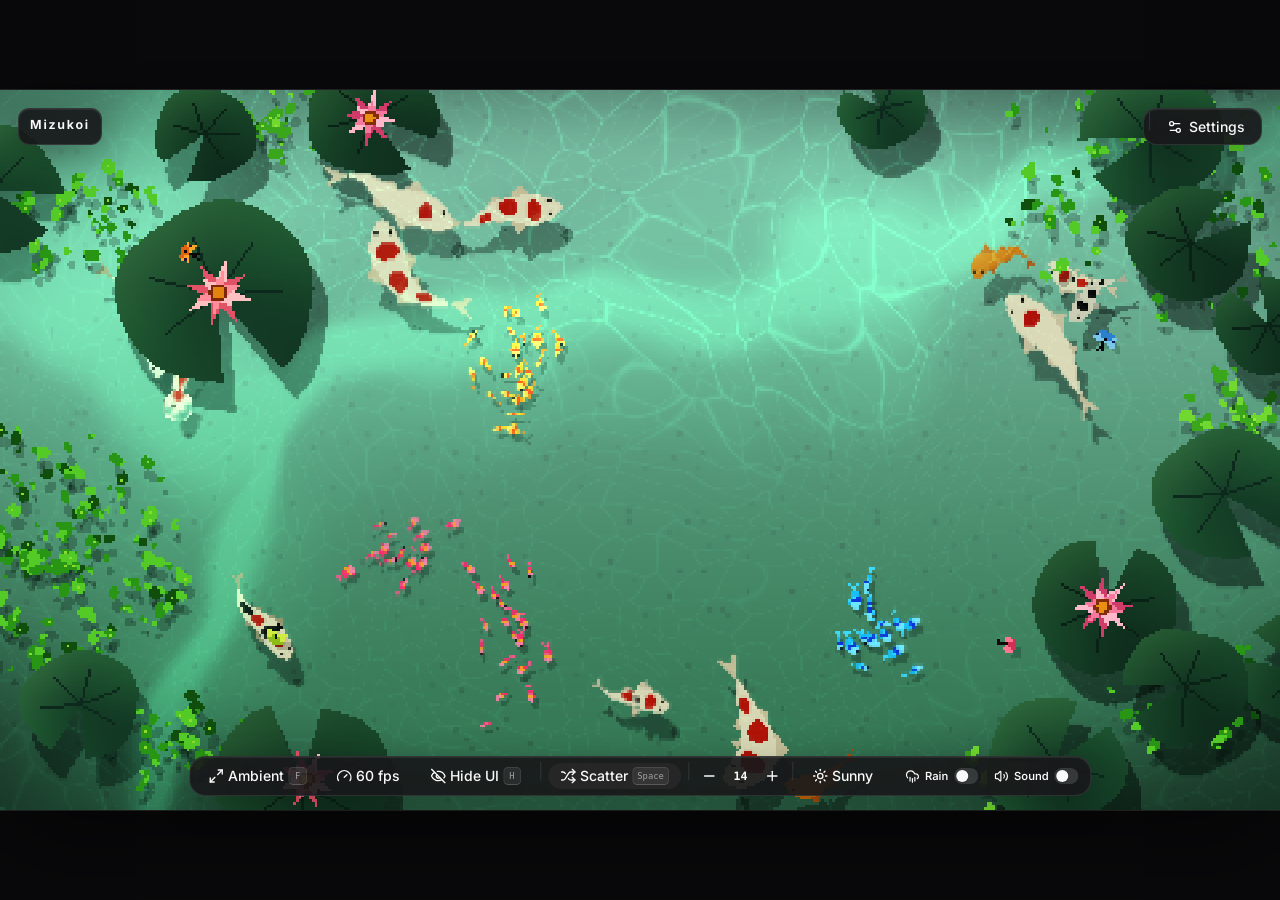
==== koi/index.html @ d19fa03f "Apply nagomi/mizukoi koi pond via iframe in hero" ====
<!doctype html>
<html lang="en" prefix="og: https://ogp.me/ns#">
  <head>
    <meta charset="UTF-8" />
    <meta name="viewport" content="width=device-width, initial-scale=1.0" />
    <meta name="theme-color" content="#0b2825" />
    <link rel="icon" href="/koi/favicon.svg" type="image/svg+xml" />
    <link rel="canonical" href="https://koi.m4yank.com/" />
    <meta
      name="description"
      content="Relax with Nagomi, an interactive procedural koi pond with responsive fish, water ripples, changing weather, lotus leaves, and ambient river sound."
    />
    <meta name="robots" content="index, follow, max-image-preview:large" />

    <meta property="og:type" content="website" />
    <meta property="og:site_name" content="Nagomi" />
    <meta property="og:locale" content="en_US" />
    <meta property="og:title" content="Nagomi — Interactive Koi Pond" />
    <meta
      property="og:description"
      content="A calm, interactive koi pond with responsive fish, ripples, weather, lotus leaves, and ambient river sound."
    />
    <meta property="og:url" content="https://koi.m4yank.com/" />
    <meta
      property="og:image"
      content="https://koi.m4yank.com/nagomi-social-v1.png"
    />
    <meta property="og:image:type" content="image/png" />
    <meta property="og:image:width" content="1200" />
    <meta property="og:image:height" content="630" />
    <meta
      property="og:image:alt"
      content="Pixel-art koi swimming among lotus leaves in Nagomi's dark green pond"
    />

    <meta name="twitter:card" content="summary_large_image" />
    <meta name="twitter:title" content="Nagomi — Interactive Koi Pond" />
    <meta
      name="twitter:description"
      content="A calm, interactive koi pond with responsive fish, ripples, weather, lotus leaves, and ambient river sound."
    />
    <meta
      name="twitter:image"
      content="https://koi.m4yank.com/nagomi-social-v1.png"
    />
    <meta
      name="twitter:image:alt"
      content="Pixel-art koi swimming among lotus leaves in Nagomi's dark green pond"
    />

    <script type="application/ld+json">
      {
        "@context": "https://schema.org",
        "@type": "WebApplication",
        "name": "Nagomi",
        "url": "https://koi.m4yank.com/",
        "description": "An interactive procedural koi pond with responsive fish, water ripples, changing weather, lotus leaves, and ambient river sound.",
        "applicationCategory": "EntertainmentApplication",
        "operatingSystem": "Any",
        "browserRequirements": "Requires JavaScript and WebGL"
      }
    </script>
    <title>Nagomi — Interactive Koi Pond</title>
    <script type="module" crossorigin src="/koi/assets/index-CL5G4mat.js"></script>
    <link rel="stylesheet" crossorigin href="/koi/assets/index-Bh4rlDd2.css">
  </head>
  <body>
    <div id="root"></div>
    <noscript>
      <main>
        <h1>Nagomi — Interactive Koi Pond</h1>
        <p>
          Nagomi is a relaxing procedural koi pond with responsive fish, water
          ripples, changing weather, lotus leaves, and ambient river sound.
          JavaScript is required to run the interactive pond.
        </p>
      </main>
    </noscript>
  </body>
</html>
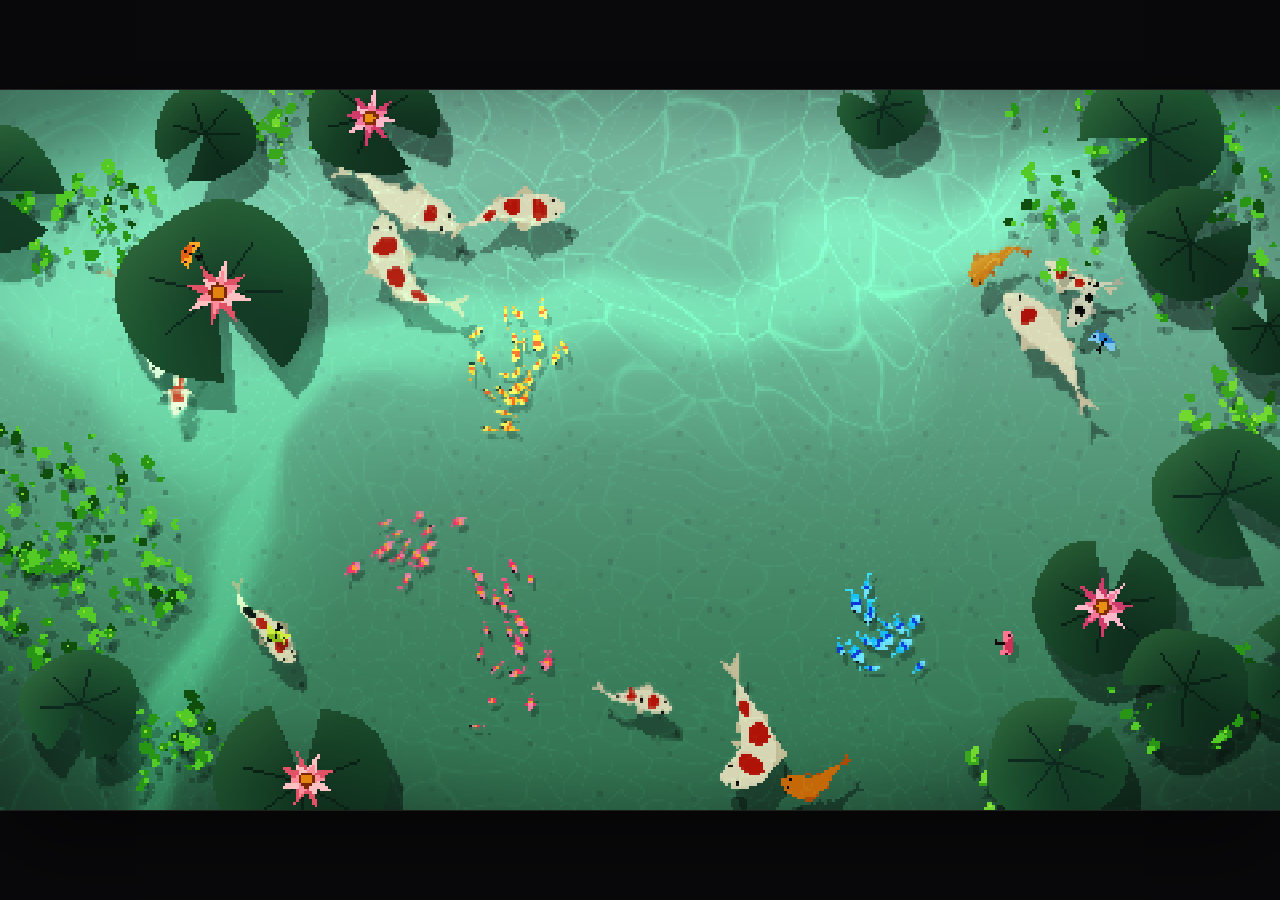
==== commit d67d1d5a: "Hide all koi pond UI buttons and settings, auto weather by local time" ====
--- a/koi/index.html
+++ b/koi/index.html
@@ -61,7 +61,66 @@
       }
     </script>
     <title>Nagomi — Interactive Koi Pond</title>
-    <script type="module" crossorigin src="/koi/assets/index-CL5G4mat.js"></script>
+    <script>
+(function() {
+  const hour = new Date().getHours();
+  let weather = "sunny";
+  if (hour >= 6 && hour < 10) weather = "sunny";
+  else if (hour >= 10 && hour < 16) weather = "deep-clear";
+  else if (hour >= 16 && hour < 18) weather = "sunset";
+  else if (hour >= 18 && hour < 20) weather = "sunset";
+  else weather = "moonlight";
+  
+  try {
+    const saved = JSON.parse(localStorage.getItem("mizukoi:pond-settings:v2") || "{}");
+    saved.version = 2;
+    saved.weather = weather;
+    saved.rain = false;
+    if (!saved.overrides) saved.overrides = {};
+    localStorage.setItem("mizukoi:pond-settings:v2", JSON.stringify(saved));
+  } catch(e) {}
+})();
+</script>
+<style>
+  /* Hide UI overlay */
+  #root > div > div:last-child,
+  [class*="fixed"][class*="bottom"],
+  [class*="fixed"][class*="top"] {
+    display: none !important;
+  }
+</style>
+<script>
+(function() {
+  // Remove all buttons and UI elements after render
+  function hideUI() {
+    const root = document.getElementById("root");
+    if (!root) return;
+    // Hide all buttons
+    root.querySelectorAll("button").forEach(b => {
+      b.style.display = "none";
+      b.style.visibility = "hidden";
+      b.style.pointerEvents = "none";
+    });
+    // Hide all elements with "fixed" positioning (UI overlays)
+    root.querySelectorAll("*").forEach(el => {
+      const style = window.getComputedStyle(el);
+      if (style.position === "fixed" || style.position === "absolute") {
+        const rect = el.getBoundingClientRect();
+        // Only hide small UI elements, not the canvas
+        if (rect.width < 400 && rect.height < 200) {
+          el.style.display = "none";
+        }
+      }
+    });
+  }
+  // Run repeatedly to catch dynamically rendered elements
+  setInterval(hideUI, 100);
+  // Also run on DOM changes
+  const observer = new MutationObserver(hideUI);
+  observer.observe(document.body, { childList: true, subtree: true });
+})();
+</script>
+<script type="module" crossorigin src="/koi/assets/index-CL5G4mat.js"></script>
     <link rel="stylesheet" crossorigin href="/koi/assets/index-Bh4rlDd2.css">
   </head>
   <body>
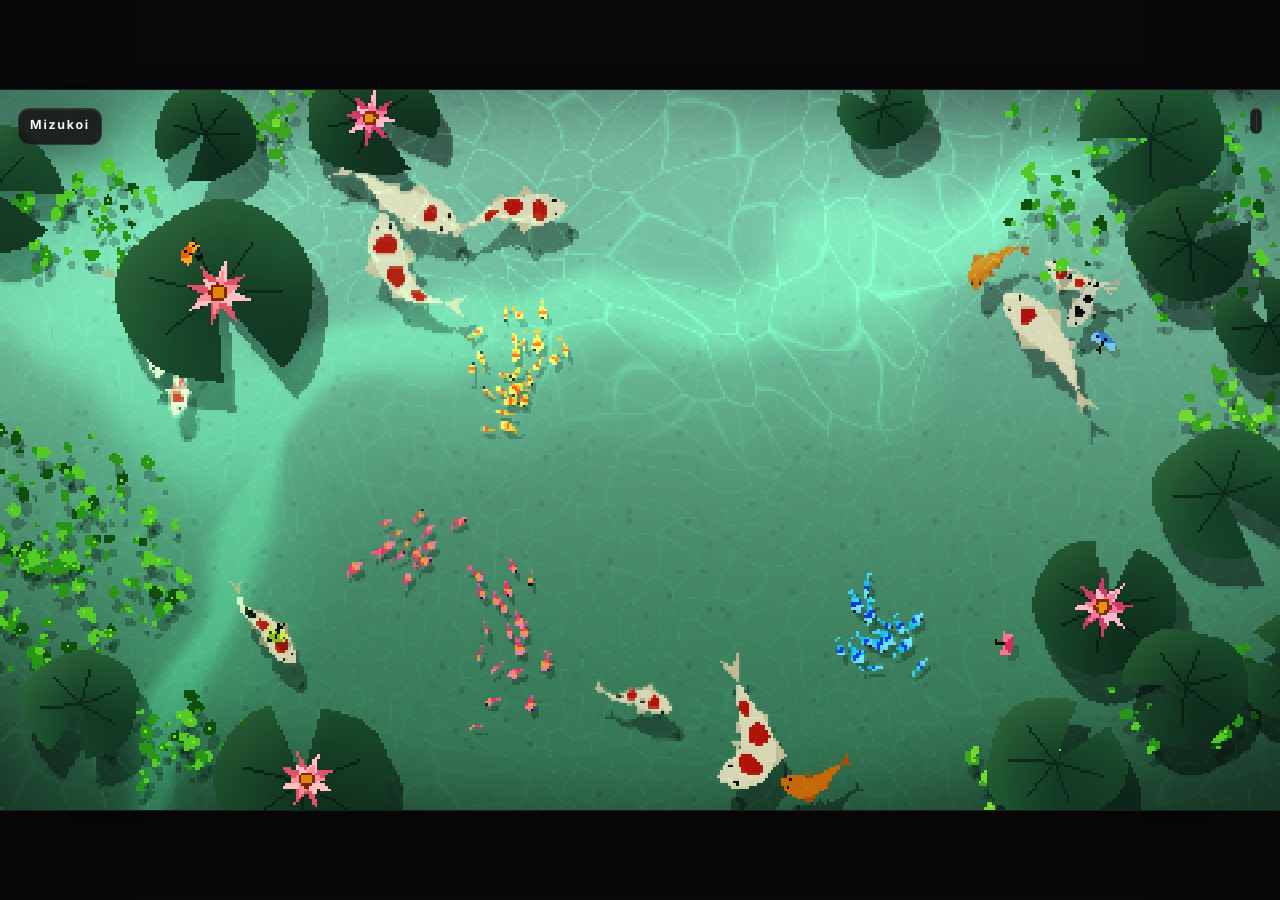
==== commit a63de8bc: "Hide all koi pond UI controls via CSS, keep only fish + auto weather" ====
--- a/koi/index.html
+++ b/koi/index.html
@@ -63,6 +63,7 @@
     <title>Nagomi — Interactive Koi Pond</title>
     <script>
 (function() {
+  // Auto-set weather based on local time
   const hour = new Date().getHours();
   let weather = "sunny";
   if (hour >= 6 && hour < 10) weather = "sunny";
@@ -70,7 +71,8 @@
   else if (hour >= 16 && hour < 18) weather = "sunset";
   else if (hour >= 18 && hour < 20) weather = "sunset";
   else weather = "moonlight";
-  
+
+  // Override any UI/controls/settings
   try {
     const saved = JSON.parse(localStorage.getItem("mizukoi:pond-settings:v2") || "{}");
     saved.version = 2;
@@ -79,50 +81,58 @@
     if (!saved.overrides) saved.overrides = {};
     localStorage.setItem("mizukoi:pond-settings:v2", JSON.stringify(saved));
   } catch(e) {}
-})();
-</script>
-<style>
-  /* Hide UI overlay */
-  #root > div > div:last-child,
-  [class*="fixed"][class*="bottom"],
-  [class*="fixed"][class*="top"] {
-    display: none !important;
-  }
-</style>
-<script>
-(function() {
-  // Remove all buttons and UI elements after render
-  function hideUI() {
-    const root = document.getElementById("root");
+
+  // Aggressively remove ALL UI controls after render
+  function purgeUI(root) {
     if (!root) return;
-    // Hide all buttons
-    root.querySelectorAll("button").forEach(b => {
-      b.style.display = "none";
-      b.style.visibility = "hidden";
-      b.style.pointerEvents = "none";
+    root.querySelectorAll("button, [role=button], [role=dialog], [role=menu], .btn, [class*=button], [class*=control], [class*=settings], [class*=drawer], [class*=menu], [class*=kbd], [class*=separator], [class*=switch], .weather-trigger, .weather-menu, .config-editor, .quick-settings, .settings-controls").forEach(el => {
+      el.remove();
     });
-    // Hide all elements with "fixed" positioning (UI overlays)
+    // Hide fixed/absolute positioned UI elements (small ones)
     root.querySelectorAll("*").forEach(el => {
-      const style = window.getComputedStyle(el);
-      if (style.position === "fixed" || style.position === "absolute") {
-        const rect = el.getBoundingClientRect();
-        // Only hide small UI elements, not the canvas
-        if (rect.width < 400 && rect.height < 200) {
-          el.style.display = "none";
-        }
+      const s = getComputedStyle(el);
+      if ((s.position === "fixed" || s.position === "absolute") && el.offsetWidth < 400 && el.offsetHeight < 200) {
+        el.remove();
       }
     });
   }
-  // Run repeatedly to catch dynamically rendered elements
-  setInterval(hideUI, 100);
-  // Also run on DOM changes
-  const observer = new MutationObserver(hideUI);
-  observer.observe(document.body, { childList: true, subtree: true });
+
+  const root = document.getElementById("root");
+  if (root) {
+    purgeUI(root);
+    const mo = new MutationObserver(() => purgeUI(root));
+    mo.observe(root, { childList: true, subtree: true });
+  }
+  // Fallback: also observe body
+  const mo2 = new MutationObserver(() => purgeUI(document.body));
+  mo2.observe(document.body, { childList: true, subtree: true });
 })();
 </script>
 <script type="module" crossorigin src="/koi/assets/index-CL5G4mat.js"></script>
     <link rel="stylesheet" crossorigin href="/koi/assets/index-Bh4rlDd2.css">
-  </head>
+  <style>
+  /* Hide ALL UI controls - only show fish */
+  button, [role="button"], [role="dialog"], [role="menu"],
+  [class*="trigger"], [class*="settings"], [class*="control"],
+  [class*="drawer"], [class*="menu"], [class*="kbd"],
+  [class*="separator"], [class*="switch"], [class*="weather"],
+  [class*="frame-rate"], [class*="ambient"],
+  .settings-trigger, .frame-rate-trigger, .weather-trigger {
+    display: none !important;
+    visibility: hidden !important;
+    pointer-events: none !important;
+    width: 0 !important;
+    height: 0 !important;
+    overflow: hidden !important;
+  }
+  /* Hide fixed/absolute positioned UI containers */
+  [class*="fixed"][class*="bottom"],
+  [class*="fixed"][class*="top"],
+  [class*="absolute"][class*="bottom"],
+  [class*="absolute"][class*="top"] {
+    display: none !important;
+  }
+</style></head>
   <body>
     <div id="root"></div>
     <noscript>
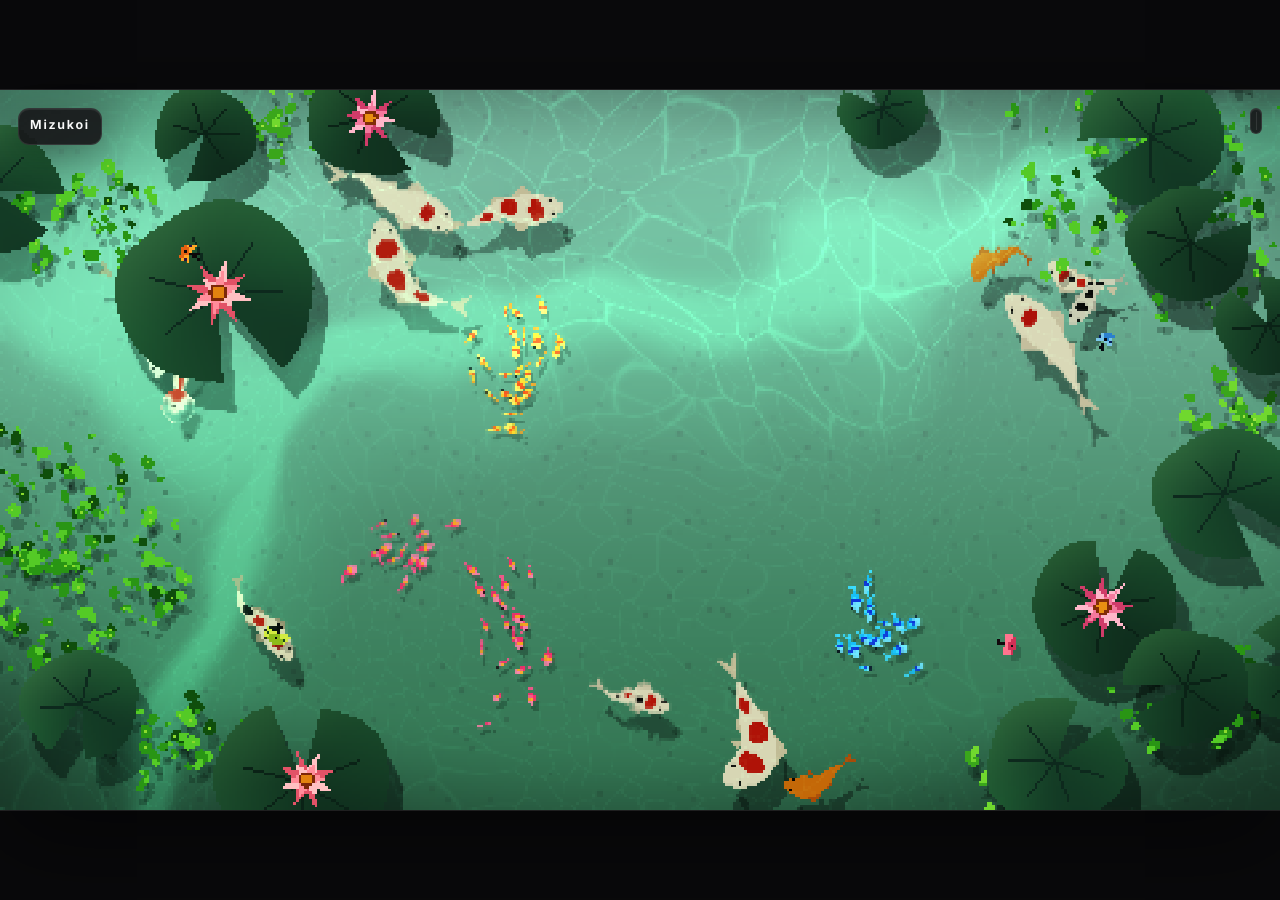
==== commit 90abf2ae: "Fix koi pond fill: scale canvas to cover, match bg color" ====
--- a/koi/index.html
+++ b/koi/index.html
@@ -132,6 +132,33 @@
   [class*="absolute"][class*="top"] {
     display: none !important;
   }
+</style><style>
+  html, body {
+    margin: 0 !important;
+    padding: 0 !important;
+    overflow: hidden !important;
+    background: #0a1a1a !important;
+    width: 100% !important;
+    height: 100% !important;
+  }
+  #root {
+    width: 100% !important;
+    height: 100% !important;
+    display: flex !important;
+    align-items: center !important;
+    justify-content: center !important;
+  }
+  canvas {
+    position: absolute !important;
+    top: 50% !important;
+    left: 50% !important;
+    transform: translate(-50%, -50%) !important;
+    min-width: 100% !important;
+    min-height: 100% !important;
+    width: auto !important;
+    height: auto !important;
+    object-fit: cover !important;
+  }
 </style></head>
   <body>
     <div id="root"></div>
